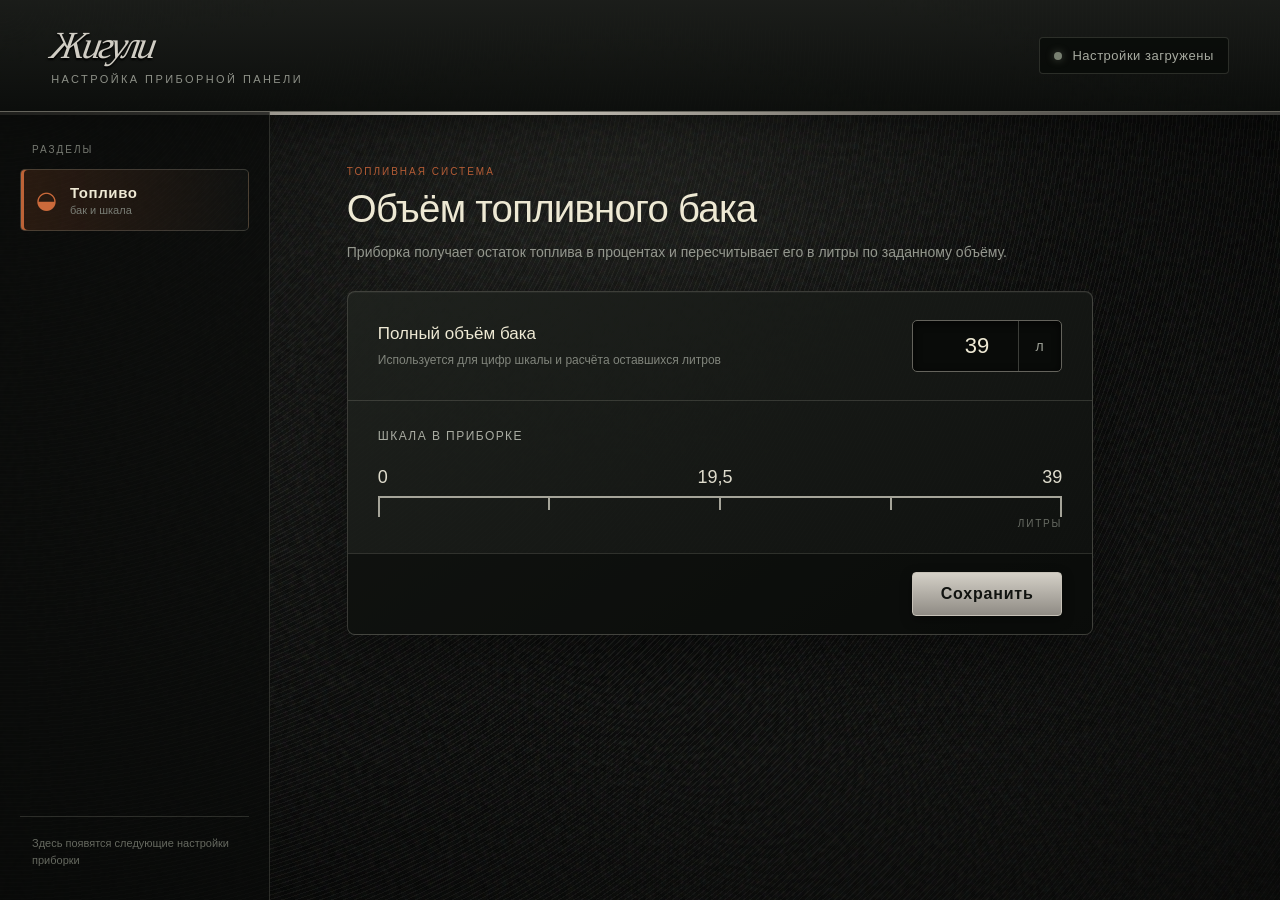
==== settings.html @ 8e6a321c "1" ====
<!doctype html>
<html lang="ru">
<head>
  <meta charset="utf-8">
  <meta name="viewport" content="width=device-width, initial-scale=1, maximum-scale=1, user-scalable=no, viewport-fit=cover">
  <meta name="theme-color" content="#090a09">
  <title>Жигули — настройки приборки</title>
  <link rel="stylesheet" href="settings.css">
</head>
<body>
  <main class="settings-shell">
    <div class="settings-grain" aria-hidden="true"></div>

    <header class="settings-header">
      <div class="settings-brand">
        <div class="settings-brand__name">Жигули</div>
        <div class="settings-brand__subtitle">настройка приборной панели</div>
      </div>
      <div class="settings-status" id="saveStatus" role="status" aria-live="polite">
        <span class="settings-status__lamp"></span>
        <span>Настройки загружены</span>
      </div>
    </header>

    <div class="settings-workspace">
      <aside class="settings-nav" aria-label="Разделы настроек">
        <div class="settings-nav__caption">Разделы</div>
        <button class="settings-nav__item is-active" type="button" aria-current="page">
          <span class="settings-nav__icon">◒</span>
          <span>
            <strong>Топливо</strong>
            <small>бак и шкала</small>
          </span>
        </button>
        <div class="settings-nav__future">Здесь появятся следующие настройки приборки</div>
      </aside>

      <section class="settings-content" aria-labelledby="fuelSettingsTitle">
        <div class="settings-section-heading">
          <div>
            <div class="settings-eyebrow">Топливная система</div>
            <h1 id="fuelSettingsTitle">Объём топливного бака</h1>
            <p>Приборка получает остаток топлива в процентах и пересчитывает его в литры по заданному объёму.</p>
          </div>
        </div>

        <form id="fuelSettingsForm" class="settings-card" novalidate>
          <label class="settings-field" for="tankCapacity">
            <span class="settings-field__text">
              <strong>Полный объём бака</strong>
              <small>Используется для цифр шкалы и расчёта оставшихся литров</small>
            </span>
            <span class="settings-number">
              <input id="tankCapacity" name="tankCapacity" type="number" inputmode="decimal" min="10" max="200" step="1" required>
              <span class="settings-number__unit">л</span>
            </span>
          </label>

          <div class="fuel-preview" aria-label="Предварительный вид шкалы топлива">
            <div class="fuel-preview__title">Шкала в приборке</div>
            <div class="fuel-preview__scale">
              <span id="previewEmpty">0</span>
              <span id="previewHalf">19,5</span>
              <span id="previewFull">39</span>
            </div>
            <div class="fuel-preview__line"><i></i><i></i><i></i><i></i><i></i></div>
            <div class="fuel-preview__hint">литры</div>
          </div>

          <div class="settings-card__footer">
            <span class="settings-validation" id="validationMessage"></span>
            <button class="settings-save" type="submit">Сохранить</button>
          </div>
        </form>
      </section>
    </div>
  </main>

  <script src="settings-store.js"></script>
  <script src="settings.js"></script>
</body>
</html>
---- settings.css ----
:root {
  color-scheme: dark;
  --ivory: #eee9d4;
  --muted: #8e9188;
  --line: rgba(224, 222, 207, .16);
  --metal: #aaa59d;
  --warm: #c86531;
}

* { box-sizing: border-box; }

html, body {
  width: 100%;
  min-height: 100%;
  margin: 0;
  background: #090a09;
}

body {
  color: var(--ivory);
  font-family: "Arial Narrow", "Roboto Condensed", Arial, sans-serif;
}

button, input { font: inherit; }

.settings-shell {
  position: relative;
  min-height: 100vh;
  overflow: hidden;
  background:
    radial-gradient(ellipse at 50% 0%, rgba(64, 66, 57, .28), transparent 48%),
    repeating-radial-gradient(circle at 2px 2px, #1a1b19 0 1px, transparent 1.1px 4px),
    linear-gradient(145deg, #151614, #080908 62%, #10110f);
}

.settings-shell::after {
  content: "";
  position: fixed;
  inset: 0;
  pointer-events: none;
  background: radial-gradient(ellipse, transparent 35%, rgba(0, 0, 0, .56));
}

.settings-grain {
  position: fixed;
  inset: 0;
  opacity: .1;
  pointer-events: none;
  background-image: url("data:image/svg+xml,%3Csvg viewBox='0 0 160 160' xmlns='http://www.w3.org/2000/svg'%3E%3Cfilter id='n'%3E%3CfeTurbulence type='fractalNoise' baseFrequency='.85' numOctaves='3' stitchTiles='stitch'/%3E%3C/filter%3E%3Crect width='100%25' height='100%25' filter='url(%23n)' opacity='.8'/%3E%3C/svg%3E");
}

.settings-header {
  position: relative;
  z-index: 1;
  display: flex;
  align-items: center;
  justify-content: space-between;
  min-height: 112px;
  padding: 18px clamp(24px, 4vw, 72px);
  border-bottom: 1px solid #65645c;
  background: linear-gradient(180deg, rgba(28, 30, 27, .94), rgba(12, 14, 12, .9));
  box-shadow: 0 8px 30px rgba(0, 0, 0, .42);
}

.settings-header::after {
  content: "";
  position: absolute;
  right: 0;
  bottom: -4px;
  left: 0;
  height: 3px;
  background: linear-gradient(90deg, #56534d, #d1ccc2 38%, #77736c 68%, #393936);
}

.settings-brand__name {
  display: inline-block;
  transform: skewX(-10deg);
  color: #d0cdc4;
  font-family: "Segoe Script", cursive;
  font-size: clamp(27px, 3vw, 46px);
  font-style: italic;
  line-height: 1;
  letter-spacing: -.08em;
  text-shadow: 0 2px 2px #000;
}

.settings-brand__subtitle {
  margin-top: 8px;
  color: var(--muted);
  font-size: 11px;
  letter-spacing: .22em;
  text-transform: uppercase;
}

.settings-status {
  display: flex;
  align-items: center;
  gap: 10px;
  padding: 10px 14px;
  border: 1px solid var(--line);
  border-radius: 4px;
  background: rgba(8, 10, 8, .72);
  color: #a7aaa0;
  font-size: 13px;
  letter-spacing: .04em;
}

.settings-status__lamp {
  width: 8px;
  height: 8px;
  border-radius: 50%;
  background: #788071;
  box-shadow: 0 0 8px rgba(160, 175, 148, .4);
}

.settings-status.is-saved .settings-status__lamp {
  background: #d66a35;
  box-shadow: 0 0 12px rgba(214, 106, 53, .75);
}

.settings-workspace {
  position: relative;
  z-index: 1;
  display: grid;
  grid-template-columns: minmax(210px, 270px) minmax(0, 1fr);
  min-height: calc(100vh - 112px);
}

.settings-nav {
  display: flex;
  flex-direction: column;
  padding: 32px 20px;
  border-right: 1px solid var(--line);
  background: rgba(10, 12, 10, .72);
}

.settings-nav__caption, .settings-eyebrow {
  color: #777a72;
  font-size: 10px;
  letter-spacing: .2em;
  text-transform: uppercase;
}

.settings-nav__caption { margin: 0 12px 14px; }

.settings-nav__item {
  display: flex;
  align-items: center;
  gap: 13px;
  width: 100%;
  padding: 14px 15px;
  border: 1px solid transparent;
  border-radius: 5px;
  background: transparent;
  color: #92968c;
  text-align: left;
}

.settings-nav__item.is-active {
  border-color: rgba(213, 207, 190, .2);
  background: linear-gradient(90deg, rgba(197, 101, 49, .17), rgba(255,255,255,.025));
  color: var(--ivory);
  box-shadow: inset 3px 0 #bd6337;
}

.settings-nav__icon { color: #cb6a3b; font-size: 24px; }
.settings-nav__item strong, .settings-nav__item small { display: block; }
.settings-nav__item strong { font-size: 15px; letter-spacing: .04em; }
.settings-nav__item small { margin-top: 3px; color: #797d75; font-size: 11px; }

.settings-nav__future {
  margin-top: auto;
  padding: 18px 12px 0;
  border-top: 1px solid var(--line);
  color: #666960;
  font-size: 11px;
  line-height: 1.5;
}

.settings-content {
  width: min(900px, 100%);
  padding: clamp(34px, 6vh, 70px) clamp(28px, 6vw, 90px);
}

.settings-section-heading { margin-bottom: 28px; }
.settings-eyebrow { color: #b35c35; }

.settings-section-heading h1 {
  margin: 10px 0 10px;
  font-size: clamp(25px, 3vw, 42px);
  font-weight: 400;
  letter-spacing: -.02em;
}

.settings-section-heading p {
  max-width: 680px;
  margin: 0;
  color: #94978e;
  font-size: 14px;
  line-height: 1.6;
}

.settings-card {
  overflow: hidden;
  border: 1px solid rgba(190, 187, 174, .24);
  border-radius: 8px;
  background: linear-gradient(145deg, rgba(31, 34, 30, .96), rgba(14, 16, 14, .96));
  box-shadow: 0 24px 70px rgba(0,0,0,.38), inset 0 1px rgba(255,255,255,.04);
}

.settings-field {
  display: flex;
  align-items: center;
  justify-content: space-between;
  gap: 24px;
  padding: 28px 30px;
  border-bottom: 1px solid var(--line);
}

.settings-field__text strong, .settings-field__text small { display: block; }
.settings-field__text strong { font-size: 17px; font-weight: 500; }
.settings-field__text small { margin-top: 8px; color: #81857c; font-size: 12px; line-height: 1.45; }

.settings-number {
  display: flex;
  align-items: stretch;
  min-width: 150px;
  border: 1px solid #64635c;
  border-radius: 5px;
  background: #090b09;
  box-shadow: inset 0 2px 8px rgba(0,0,0,.7);
}

.settings-number:focus-within { border-color: #bd683e; box-shadow: 0 0 0 3px rgba(189,104,62,.12); }

.settings-number input {
  min-width: 0;
  width: 105px;
  padding: 12px 14px;
  border: 0;
  outline: 0;
  background: transparent;
  color: var(--ivory);
  font-size: 22px;
  text-align: right;
}

.settings-number__unit {
  display: grid;
  place-items: center;
  min-width: 42px;
  border-left: 1px solid #3c3e39;
  color: #9b9e94;
  font-size: 14px;
}

.fuel-preview { padding: 28px 30px 24px; }
.fuel-preview__title { color: #a9aca2; font-size: 12px; letter-spacing: .12em; text-transform: uppercase; }

.fuel-preview__scale {
  display: flex;
  justify-content: space-between;
  margin-top: 24px;
  color: #dedbcc;
  font-size: 18px;
  font-variant-numeric: tabular-nums;
}

.fuel-preview__line {
  position: relative;
  display: flex;
  justify-content: space-between;
  height: 26px;
  margin-top: 8px;
  border-top: 2px solid #a5a499;
}

.fuel-preview__line i { width: 2px; height: 13px; background: #a5a499; transform: translateY(-1px); }
.fuel-preview__line i:first-child, .fuel-preview__line i:last-child { height: 20px; }
.fuel-preview__hint { margin-top: -4px; color: #686c64; font-size: 10px; letter-spacing: .18em; text-align: right; text-transform: uppercase; }

.settings-card__footer {
  display: flex;
  align-items: center;
  justify-content: flex-end;
  gap: 20px;
  padding: 18px 30px;
  border-top: 1px solid var(--line);
  background: rgba(7, 9, 7, .5);
}

.settings-validation { flex: 1; color: #c9704a; font-size: 12px; }

.settings-save {
  min-width: 150px;
  padding: 12px 24px;
  border: 1px solid #c6c1b7;
  border-radius: 4px;
  background: linear-gradient(#d4d0c7, #8f8b84);
  color: #111310;
  font-weight: 700;
  letter-spacing: .05em;
  cursor: pointer;
  box-shadow: 0 4px 12px rgba(0,0,0,.35);
}

.settings-save:active { transform: translateY(1px); }

@media (max-width: 700px) {
  .settings-header { min-height: 92px; }
  .settings-brand__subtitle, .settings-status span:last-child { display: none; }
  .settings-workspace { display: block; min-height: calc(100vh - 92px); }
  .settings-nav { padding: 14px 18px; border-right: 0; border-bottom: 1px solid var(--line); }
  .settings-nav__caption, .settings-nav__future { display: none; }
  .settings-nav__item { width: auto; }
  .settings-content { padding: 28px 18px 40px; }
  .settings-field { align-items: flex-start; flex-direction: column; padding: 22px; }
  .settings-number { width: 100%; }
  .settings-number input { flex: 1; }
  .fuel-preview { padding: 24px 22px 18px; }
  .settings-card__footer { padding: 16px 22px; }
}
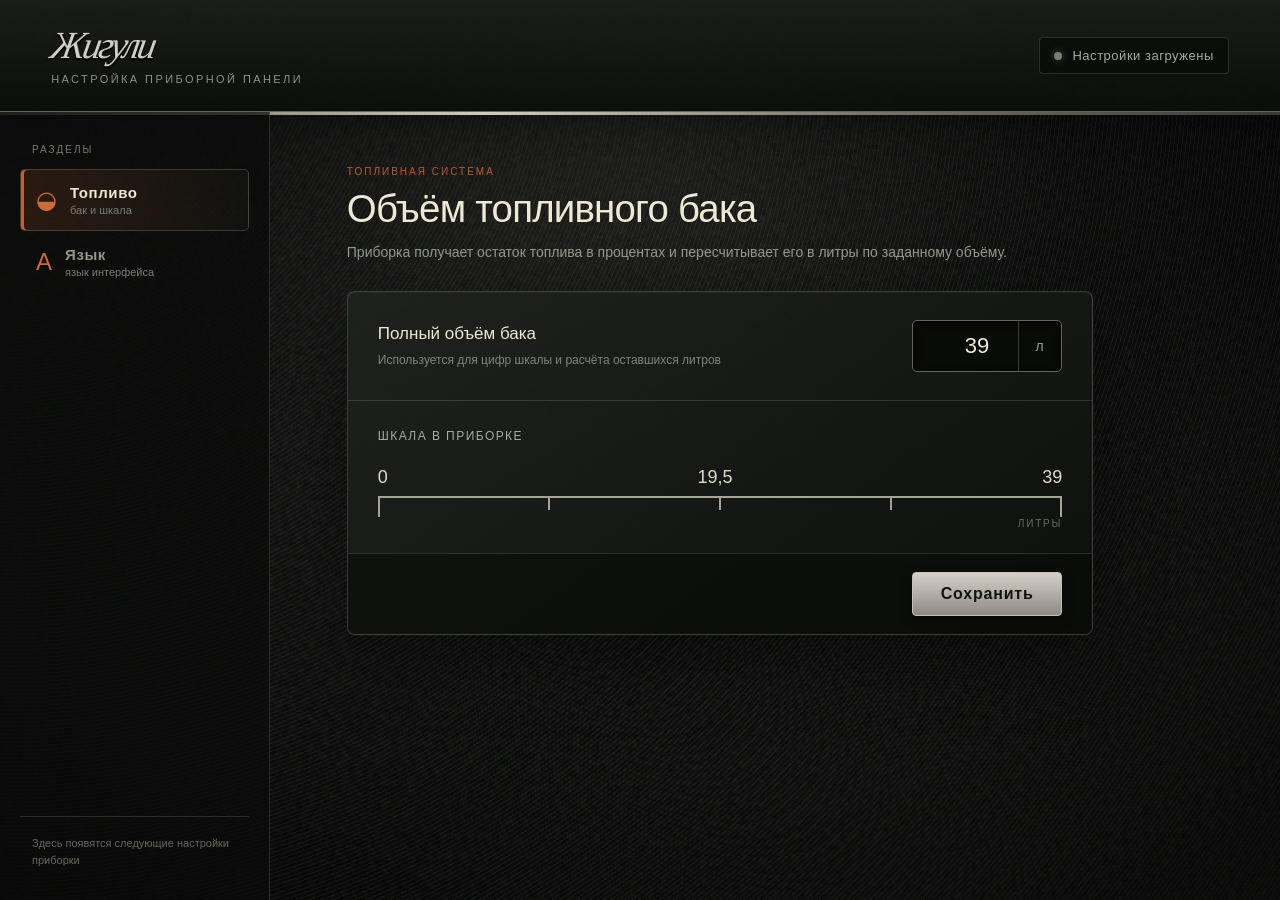
==== commit 87eb98d9: "1" ====
--- a/settings.html
+++ b/settings.html
@@ -1,5 +1,5 @@
 <!doctype html>
-<html lang="ru">
+<html lang="ru" data-i18n-title="settings.title">
 <head>
   <meta charset="utf-8">
   <meta name="viewport" content="width=device-width, initial-scale=1, maximum-scale=1, user-scalable=no, viewport-fit=cover">
@@ -14,69 +14,102 @@
     <header class="settings-header">
       <div class="settings-brand">
         <div class="settings-brand__name">Жигули</div>
-        <div class="settings-brand__subtitle">настройка приборной панели</div>
+        <div class="settings-brand__subtitle" data-i18n="settings.subtitle">настройка приборной панели</div>
       </div>
       <div class="settings-status" id="saveStatus" role="status" aria-live="polite">
         <span class="settings-status__lamp"></span>
-        <span>Настройки загружены</span>
+        <span data-i18n="settings.loaded">Настройки загружены</span>
       </div>
     </header>
 
     <div class="settings-workspace">
-      <aside class="settings-nav" aria-label="Разделы настроек">
-        <div class="settings-nav__caption">Разделы</div>
-        <button class="settings-nav__item is-active" type="button" aria-current="page">
+      <aside class="settings-nav" data-i18n-aria-label="settings.navAria" aria-label="Разделы настроек">
+        <div class="settings-nav__caption" data-i18n="settings.sections">Разделы</div>
+        <button class="settings-nav__item is-active" type="button" aria-current="page" data-settings-panel="fuelSettingsPanel">
           <span class="settings-nav__icon">◒</span>
           <span>
-            <strong>Топливо</strong>
-            <small>бак и шкала</small>
+            <strong data-i18n="settings.fuelNav">Топливо</strong>
+            <small data-i18n="settings.fuelNavHint">бак и шкала</small>
           </span>
         </button>
-        <div class="settings-nav__future">Здесь появятся следующие настройки приборки</div>
+        <button class="settings-nav__item" type="button" data-settings-panel="languageSettingsPanel">
+          <span class="settings-nav__icon">A</span>
+          <span>
+            <strong data-i18n="settings.languageNav">Язык</strong>
+            <small data-i18n="settings.languageNavHint">язык интерфейса</small>
+          </span>
+        </button>
+        <div class="settings-nav__future" data-i18n="settings.future">Здесь появятся следующие настройки приборки</div>
       </aside>
 
-      <section class="settings-content" aria-labelledby="fuelSettingsTitle">
-        <div class="settings-section-heading">
-          <div>
-            <div class="settings-eyebrow">Топливная система</div>
-            <h1 id="fuelSettingsTitle">Объём топливного бака</h1>
-            <p>Приборка получает остаток топлива в процентах и пересчитывает его в литры по заданному объёму.</p>
-          </div>
-        </div>
-
-        <form id="fuelSettingsForm" class="settings-card" novalidate>
-          <label class="settings-field" for="tankCapacity">
-            <span class="settings-field__text">
-              <strong>Полный объём бака</strong>
-              <small>Используется для цифр шкалы и расчёта оставшихся литров</small>
-            </span>
-            <span class="settings-number">
-              <input id="tankCapacity" name="tankCapacity" type="number" inputmode="decimal" min="10" max="200" step="1" required>
-              <span class="settings-number__unit">л</span>
-            </span>
-          </label>
-
-          <div class="fuel-preview" aria-label="Предварительный вид шкалы топлива">
-            <div class="fuel-preview__title">Шкала в приборке</div>
-            <div class="fuel-preview__scale">
-              <span id="previewEmpty">0</span>
-              <span id="previewHalf">19,5</span>
-              <span id="previewFull">39</span>
+      <div class="settings-content">
+        <section class="settings-panel is-active" id="fuelSettingsPanel" aria-labelledby="fuelSettingsTitle">
+          <div class="settings-section-heading">
+            <div>
+              <div class="settings-eyebrow" data-i18n="settings.fuelEyebrow">Топливная система</div>
+              <h1 id="fuelSettingsTitle" data-i18n="settings.fuelTitle">Объём топливного бака</h1>
+              <p data-i18n="settings.fuelDescription">Приборка получает остаток топлива в процентах и пересчитывает его в литры по заданному объёму.</p>
             </div>
-            <div class="fuel-preview__line"><i></i><i></i><i></i><i></i><i></i></div>
-            <div class="fuel-preview__hint">литры</div>
           </div>
 
-          <div class="settings-card__footer">
-            <span class="settings-validation" id="validationMessage"></span>
-            <button class="settings-save" type="submit">Сохранить</button>
+          <form id="fuelSettingsForm" class="settings-card" novalidate>
+            <label class="settings-field" for="tankCapacity">
+              <span class="settings-field__text">
+                <strong data-i18n="settings.capacityTitle">Полный объём бака</strong>
+                <small data-i18n="settings.capacityHint">Используется для цифр шкалы и расчёта оставшихся литров</small>
+              </span>
+              <span class="settings-number">
+                <input id="tankCapacity" name="tankCapacity" type="number" inputmode="decimal" min="10" max="200" step="1" required>
+                <span class="settings-number__unit" data-i18n="settings.literShort">л</span>
+              </span>
+            </label>
+
+            <div class="fuel-preview" data-i18n-aria-label="settings.previewAria" aria-label="Предварительный вид шкалы топлива">
+              <div class="fuel-preview__title" data-i18n="settings.previewTitle">Шкала в приборке</div>
+              <div class="fuel-preview__scale">
+                <span id="previewEmpty">0</span>
+                <span id="previewHalf">19,5</span>
+                <span id="previewFull">39</span>
+              </div>
+              <div class="fuel-preview__line"><i></i><i></i><i></i><i></i><i></i></div>
+              <div class="fuel-preview__hint" data-i18n="settings.liters">литры</div>
+            </div>
+
+            <div class="settings-card__footer">
+              <span class="settings-validation" id="validationMessage"></span>
+              <button class="settings-save" type="submit" data-i18n="settings.save">Сохранить</button>
+            </div>
+          </form>
+        </section>
+
+        <section class="settings-panel" id="languageSettingsPanel" aria-labelledby="languageSettingsTitle" hidden>
+          <div class="settings-section-heading">
+            <div>
+              <div class="settings-eyebrow" data-i18n="settings.languageEyebrow">Интерфейс</div>
+              <h1 id="languageSettingsTitle" data-i18n="settings.languageTitle">Язык приборной панели</h1>
+              <p data-i18n="settings.languageDescription">Выбранный язык применяется к приборке и этой странице настроек сразу после выбора.</p>
+            </div>
           </div>
-        </form>
-      </section>
+
+          <div class="settings-card">
+            <label class="settings-field" for="languageSelect">
+              <span class="settings-field__text">
+                <strong data-i18n="settings.languageField">Язык интерфейса</strong>
+                <small data-i18n="settings.languageHint">Можно изменить в любое время без перезапуска приборки</small>
+              </span>
+              <select class="settings-select" id="languageSelect" name="language">
+                <option value="ru">Русский</option>
+                <option value="en">English</option>
+              </select>
+            </label>
+          </div>
+        </section>
+      </div>
     </div>
   </main>
 
   <script src="settings-store.js"></script>
+  <script src="i18n.js"></script>
   <script src="settings.js"></script>
 </body>
 </html>
--- a/settings.css
+++ b/settings.css
@@ -21,7 +21,7 @@
   font-family: "Arial Narrow", "Roboto Condensed", Arial, sans-serif;
 }
 
-button, input { font: inherit; }
+button, input, select { font: inherit; }
 
 .settings-shell {
   position: relative;
@@ -182,6 +182,8 @@
   padding: clamp(34px, 6vh, 70px) clamp(28px, 6vw, 90px);
 }
 
+.settings-panel[hidden] { display: none; }
+
 .settings-section-heading { margin-bottom: 28px; }
 .settings-eyebrow { color: #b35c35; }
 
@@ -253,6 +255,21 @@
   color: #9b9e94;
   font-size: 14px;
 }
+
+.settings-select {
+  min-width: 210px;
+  padding: 13px 44px 13px 16px;
+  border: 1px solid #64635c;
+  border-radius: 5px;
+  outline: 0;
+  background: #090b09;
+  color: var(--ivory);
+  font-size: 16px;
+  cursor: pointer;
+  box-shadow: inset 0 2px 8px rgba(0,0,0,.7);
+}
+
+.settings-select:focus { border-color: #bd683e; box-shadow: 0 0 0 3px rgba(189,104,62,.12); }
 
 .fuel-preview { padding: 28px 30px 24px; }
 .fuel-preview__title { color: #a9aca2; font-size: 12px; letter-spacing: .12em; text-transform: uppercase; }
@@ -317,6 +334,7 @@
   .settings-field { align-items: flex-start; flex-direction: column; padding: 22px; }
   .settings-number { width: 100%; }
   .settings-number input { flex: 1; }
+  .settings-select { width: 100%; }
   .fuel-preview { padding: 24px 22px 18px; }
   .settings-card__footer { padding: 16px 22px; }
 }
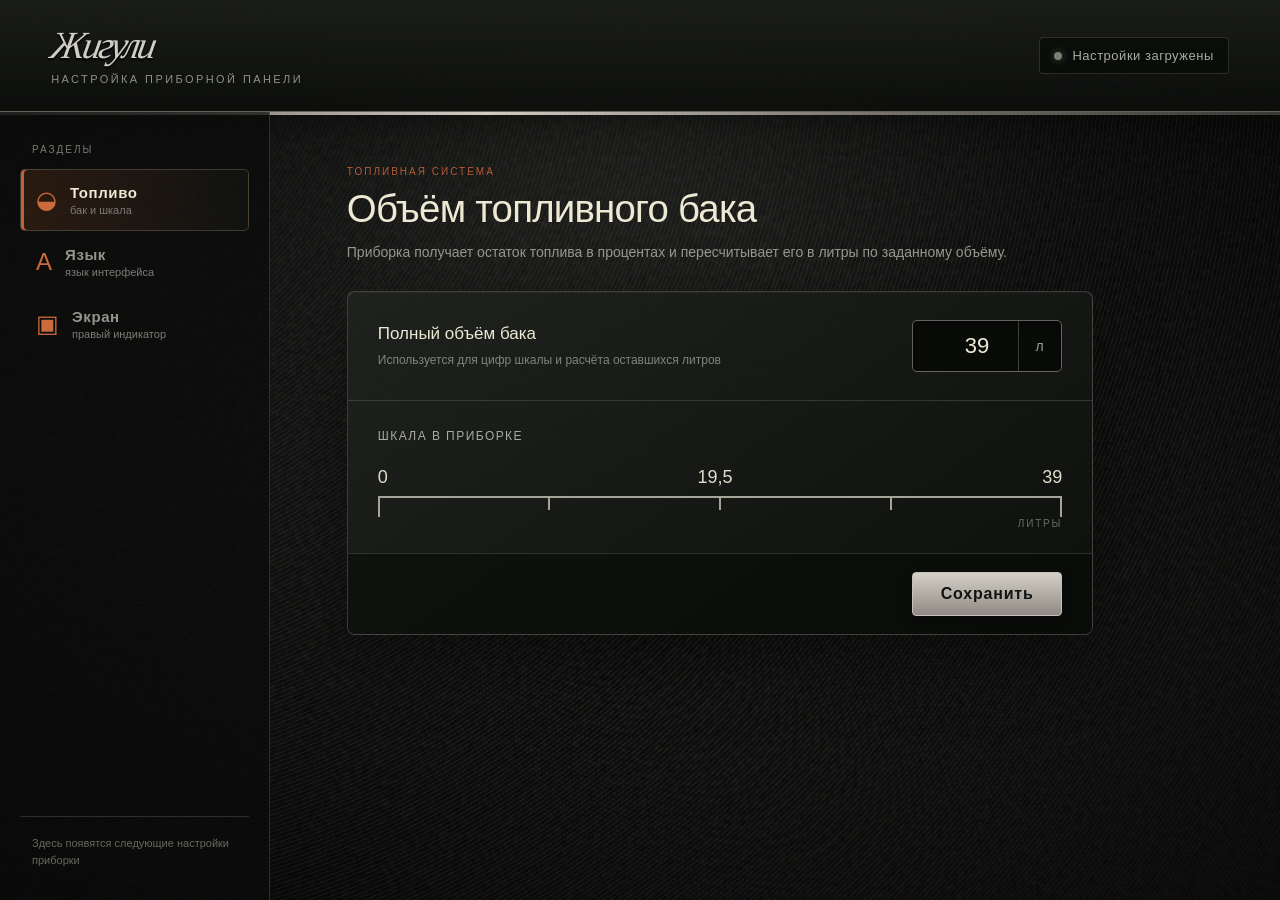
==== commit d86b5678: "1" ====
--- a/settings.html
+++ b/settings.html
@@ -37,6 +37,13 @@
           <span>
             <strong data-i18n="settings.languageNav">Язык</strong>
             <small data-i18n="settings.languageNavHint">язык интерфейса</small>
+          </span>
+        </button>
+        <button class="settings-nav__item" type="button" data-settings-panel="displaySettingsPanel">
+          <span class="settings-nav__icon">▣</span>
+          <span>
+            <strong data-i18n="settings.displayNav">Экран</strong>
+            <small data-i18n="settings.displayNavHint">правый индикатор</small>
           </span>
         </button>
         <div class="settings-nav__future" data-i18n="settings.future">Здесь появятся следующие настройки приборки</div>
@@ -104,6 +111,29 @@
             </label>
           </div>
         </section>
+
+        <section class="settings-panel" id="displaySettingsPanel" aria-labelledby="displaySettingsTitle" hidden>
+          <div class="settings-section-heading">
+            <div>
+              <div class="settings-eyebrow" data-i18n="settings.displayEyebrow">Отображение</div>
+              <h1 id="displaySettingsTitle" data-i18n="settings.displayTitle">Правый индикатор</h1>
+              <p data-i18n="settings.displayDescription">Выберите, что показывать вместо стандартного индикатора температуры воды.</p>
+            </div>
+          </div>
+
+          <div class="settings-card">
+            <label class="settings-field" for="rightGaugeSelect">
+              <span class="settings-field__text">
+                <strong data-i18n="settings.rightGaugeField">Содержимое правого блока</strong>
+                <small data-i18n="settings.rightGaugeHint">Мини-карта работает через навигационный источник Android</small>
+              </span>
+              <select class="settings-select" id="rightGaugeSelect" name="rightGaugeMode">
+                <option value="temperature" data-i18n="settings.rightGaugeTemperature">Температура воды</option>
+                <option value="miniMap" data-i18n="settings.rightGaugeMiniMap">Мини-карта</option>
+              </select>
+            </label>
+          </div>
+        </section>
       </div>
     </div>
   </main>
